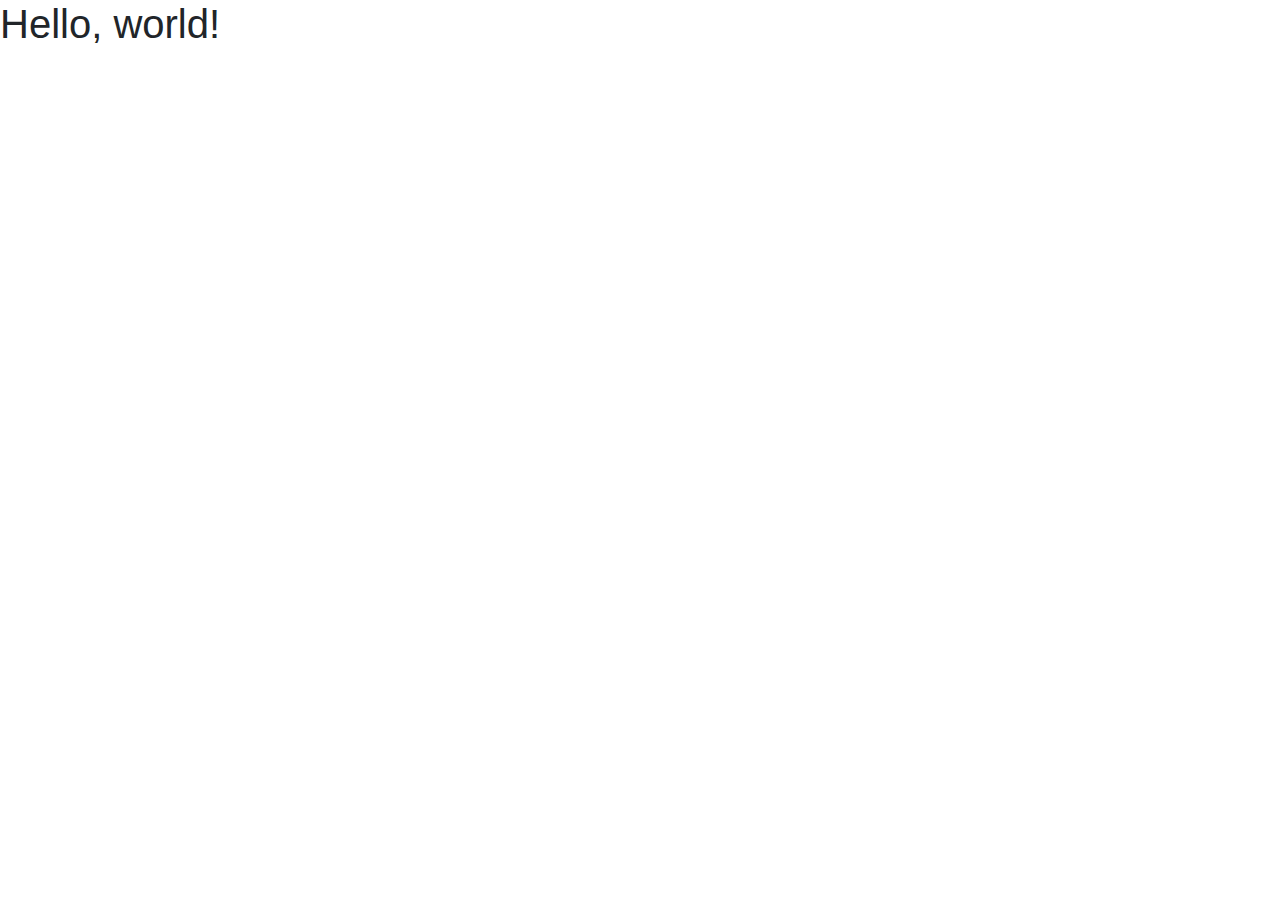
==== index.html @ b35ea115 "set up code" ====
<!doctype html>
<html lang="en">
  <head>
    <!-- Required meta tags -->
    <meta charset="utf-8">
    <meta name="viewport" content="width=device-width, initial-scale=1, shrink-to-fit=no">
    
    <!-- Google Fonts -->
    <link href="https://fonts.googleapis.com/css?family=Raleway|Roboto+Slab|Permanent+Marker&display=swap" rel="stylesheet">
    
    <!-- Font Awesome -->
    <link rel="stylesheet" href="https://use.fontawesome.com/releases/v5.6.3/css/all.css" integrity="sha384-UHRtZLI+pbxtHCWp1t77Bi1L4ZtiqrqD80Kn4Z8NTSRyMA2Fd33n5dQ8lWUE00s/" crossorigin="anonymous">

    <!-- Bootstrap CSS -->
    <link rel="stylesheet" href="https://stackpath.bootstrapcdn.com/bootstrap/4.4.1/css/bootstrap.min.css" integrity="sha384-Vkoo8x4CGsO3+Hhxv8T/Q5PaXtkKtu6ug5TOeNV6gBiFeWPGFN9MuhOf23Q9Ifjh" crossorigin="anonymous">

    <!-- My own CSS -->
    <link rel="stylesheet" href="styles.css">

    <title>Hello, world!</title>
  </head>
  <body>
    <h1>Hello, world!</h1>

    <!-- Optional JavaScript -->
    <!-- jQuery first, then Popper.js, then Bootstrap JS -->
    <script src="https://code.jquery.com/jquery-3.4.1.slim.min.js" integrity="sha384-J6qa4849blE2+poT4WnyKhv5vZF5SrPo0iEjwBvKU7imGFAV0wwj1yYfoRSJoZ+n" crossorigin="anonymous"></script>
    <script src="https://cdn.jsdelivr.net/npm/popper.js@1.16.0/dist/umd/popper.min.js" integrity="sha384-Q6E9RHvbIyZFJoft+2mJbHaEWldlvI9IOYy5n3zV9zzTtmI3UksdQRVvoxMfooAo" crossorigin="anonymous"></script>
    <script src="https://stackpath.bootstrapcdn.com/bootstrap/4.4.1/js/bootstrap.min.js" integrity="sha384-wfSDF2E50Y2D1uUdj0O3uMBJnjuUD4Ih7YwaYd1iqfktj0Uod8GCExl3Og8ifwB6" crossorigin="anonymous"></script>
  </body>
</html>
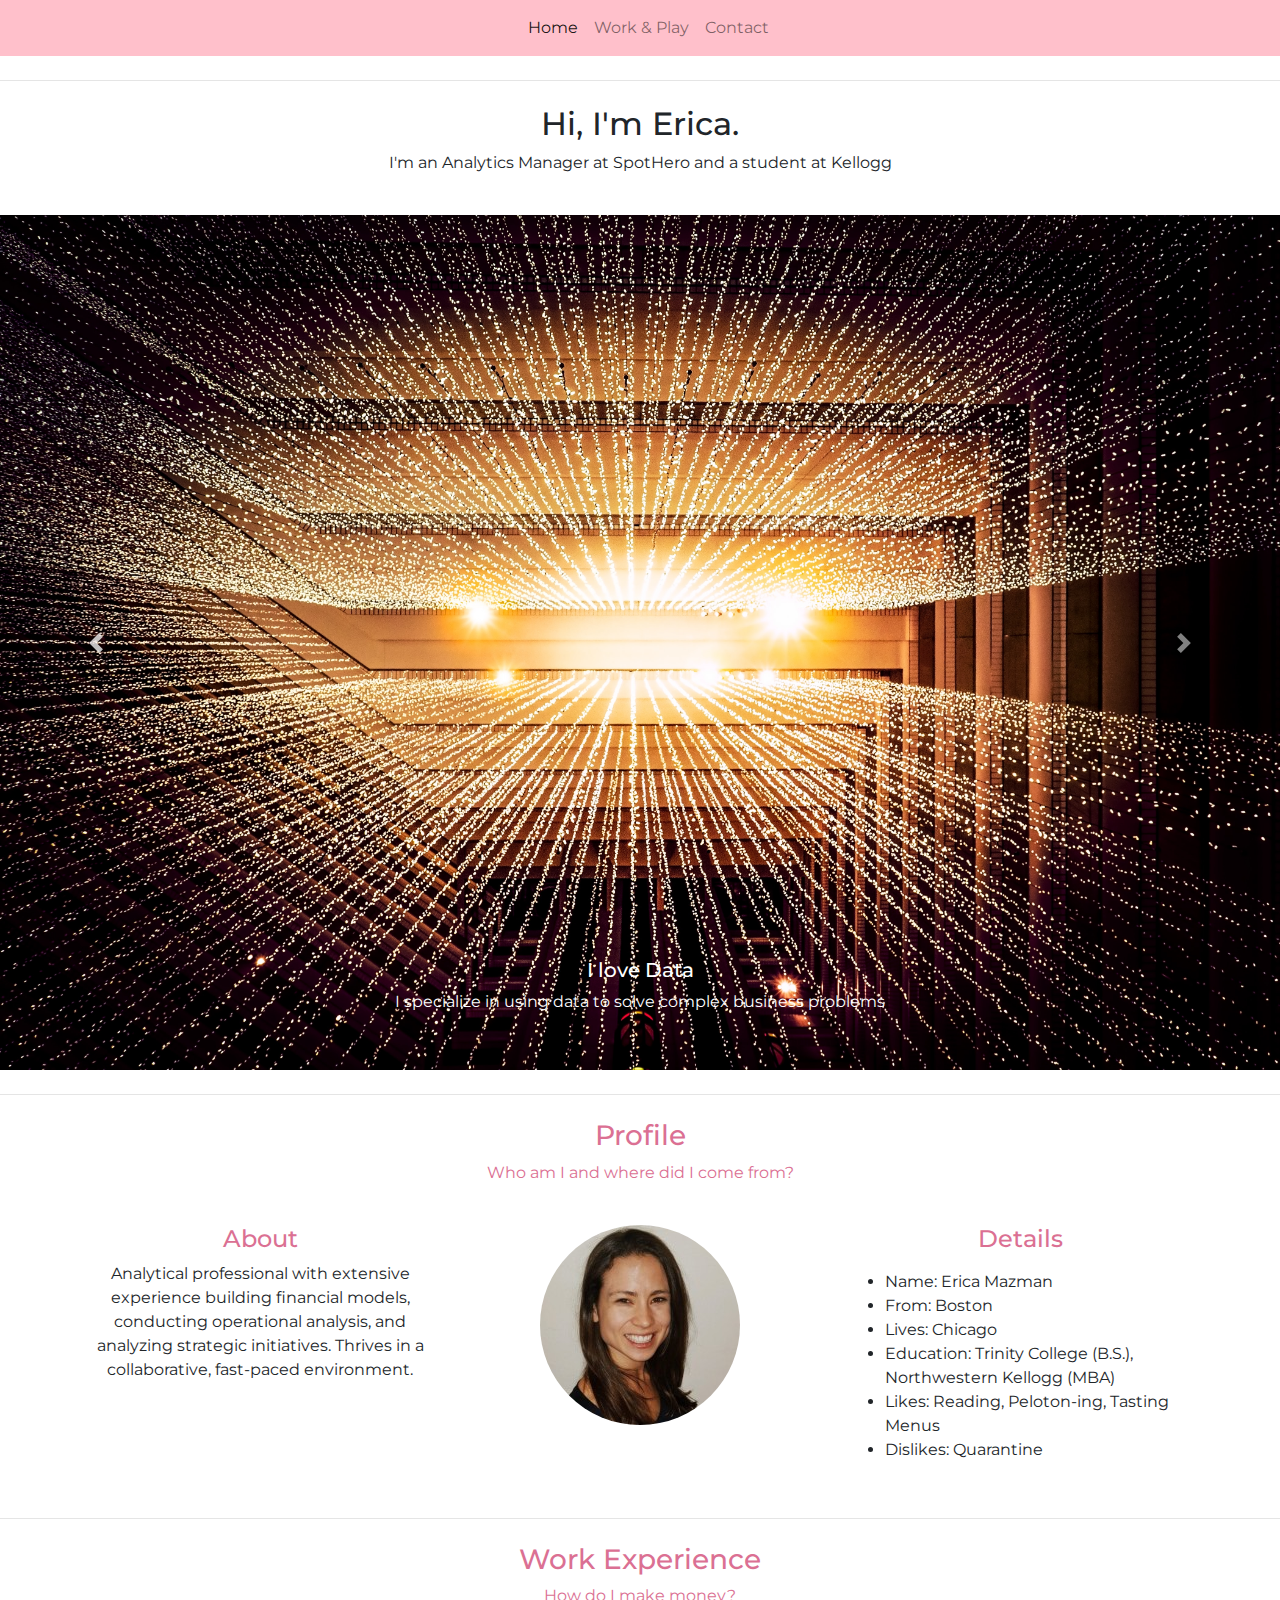
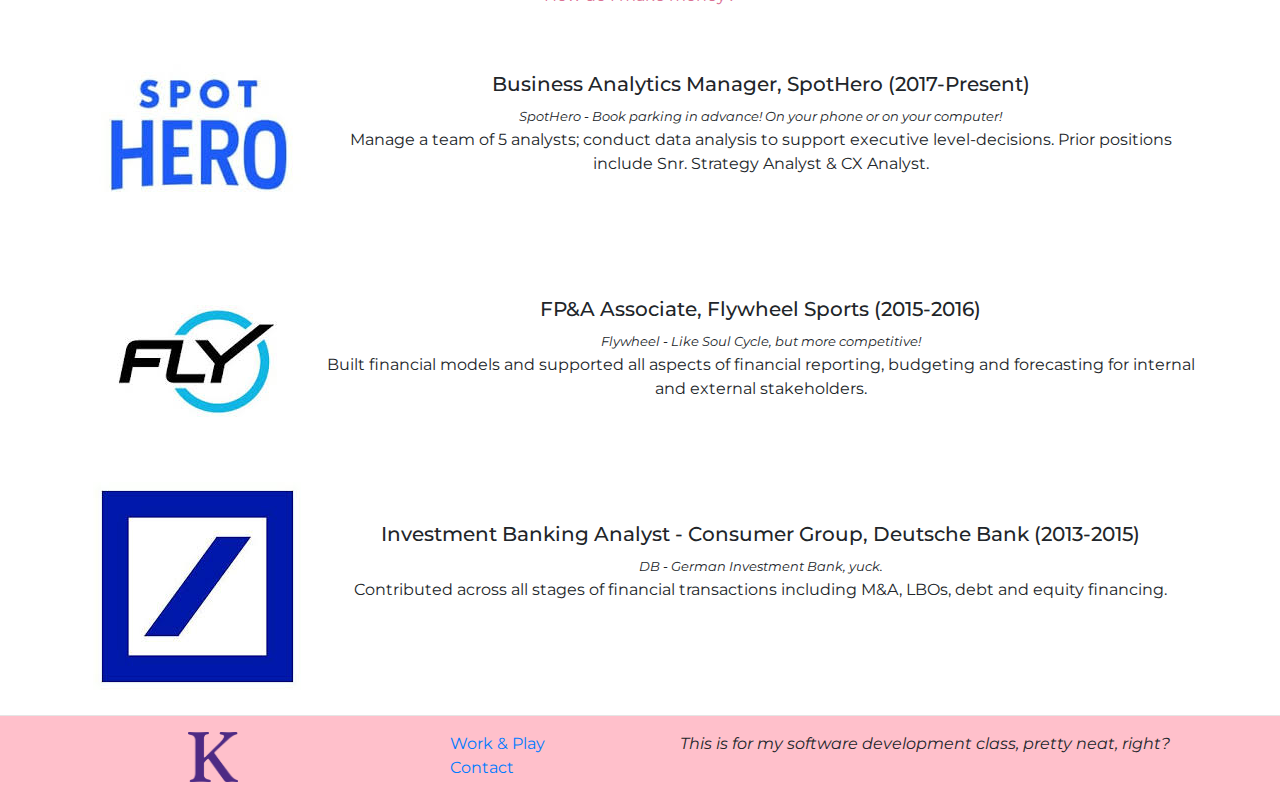
==== commit 638637b4: "finished the home page" ====
--- a/index.html
+++ b/index.html
@@ -6,7 +6,7 @@
     <meta name="viewport" content="width=device-width, initial-scale=1, shrink-to-fit=no">
     
     <!-- Google Fonts -->
-    <link href="https://fonts.googleapis.com/css?family=Raleway|Roboto+Slab|Permanent+Marker&display=swap" rel="stylesheet">
+    <link href="https://fonts.googleapis.com/css2?family=Delius+Swash+Caps|Londrina+Outline|Montserrat:wght@400;500&display=swap" rel="stylesheet">
     
     <!-- Font Awesome -->
     <link rel="stylesheet" href="https://use.fontawesome.com/releases/v5.6.3/css/all.css" integrity="sha384-UHRtZLI+pbxtHCWp1t77Bi1L4ZtiqrqD80Kn4Z8NTSRyMA2Fd33n5dQ8lWUE00s/" crossorigin="anonymous">
@@ -17,10 +17,184 @@
     <!-- My own CSS -->
     <link rel="stylesheet" href="styles.css">
 
-    <title>Hello, world!</title>
+    <title>Erica Mazman</title>
   </head>
   <body>
-    <h1>Hello, world!</h1>
+    <body>
+        <!-- Navbar -->
+        <!-- https://getbootstrap.com/docs/4.4/components/navbar -->
+        <!-- I'm using the "navbar-light" color scheme, and a custom background color, defined in my styles.css -->
+        <!-- Because the navbar has a "container" inside, it has gutters (spacing) on the left and right -->
+        <!-- https://getbootstrap.com/docs/4.4/components/navbar/#containers -->
+        <nav class="navbar navbar-expand-lg navbar-light">
+          <div class="container">
+            <a class="navbar-brand" href="#">
+            </a>
+            <button class="navbar-toggler" type="button" data-toggle="collapse" data-target="#navbarNavAltMarkup" aria-controls="navbarNavAltMarkup" aria-expanded="false" aria-label="Toggle navigation">
+              <span class="navbar-toggler-icon"></span>
+            </button>
+            <div class="collapse navbar-collapse" id="navbarNavAltMarkup">
+              <!-- The "ml-auto" means - set the left margin as high as you can, automatically -->
+              <!-- This causes the links to move to the right -->
+              <!-- https://getbootstrap.com/docs/4.4/utilities/flex/#auto-margins -->
+              <div class="navbar-nav ml-auto">
+                <a class="nav-item nav-link active" href="index.html">Home <span class="sr-only">(current)</span></a>
+                <a class="nav-item nav-link" href="page2.html">Work & Play</a>
+                <a class="nav-item nav-link" href="page3.html">Contact</a>
+              </div>
+              <div class="navbar-nav ml-auto">
+              </div>
+            </div>
+          </div>
+        </nav>
+    
+    <!-- Just a line, a "horizontal rule" with some space on the y-axis -->
+    <hr class="my-4">
+      <div class="row">
+        <div class="col text-center">
+          <h2>Hi, I'm Erica.</h2>
+          <p>I'm an Analytics Manager at SpotHero and a student at Kellogg</p>
+        </div>
+      </div>
+      <!-- The dreaded carousel -->
+      <div id="carouselExampleControls" class="carousel slide mt-4" data-ride="carousel">
+        <div class="carousel-inner">
+          <div class="carousel-item active">
+            <!-- The img-fluid class makes the image responsive -->
+            <img src="data.jpg" class="img-fluid" alt="Data">
+            <div class="carousel-caption d-none d-md-block">
+              <h5>I love Data</h5>
+              <p>I specialize in using data to solve complex business problems</p>
+            </div> 
+          </div>
+          <div class="carousel-item">
+            <img src="great.jpg" class="img-fluid" alt="Business">
+            <div class="carousel-caption d-none d-md-block">
+              <h5>Multidisciplinary</h5>
+              <p>I love tackling challenging problems and learning new skills along the way!</p>
+            </div> 
+          </div>
+        <div class="carousel-item">
+          <img src="collaboration.jpg" class="img-fluid" alt="Collaboration">
+          <div class="carousel-caption d-none d-md-block">
+            <h5>Interested?</h5>
+            <p>If you have an exciting project you'd like to collaborate on, please get in touch!</p>
+            <a class="btn btn-info btn-lg" href="page3.html" role="button">Contact</a>
+          </div> 
+        </div>
+      </div>
+        <a class="carousel-control-prev" href="#carouselExampleControls" role="button" data-slide="prev">
+          <span class="carousel-control-prev-icon" aria-hidden="true"></span>
+          <span class="sr-only">Previous</span>
+        </a>
+        <a class="carousel-control-prev" href="#carouselExampleControls" role="button" data-slide="prev">
+          <span class="carousel-control-prev-icon" aria-hidden="true"></span>
+          <span class="sr-only">Previous</span>
+        </a>
+        <a class="carousel-control-next" href="#carouselExampleControls" role="button" data-slide="next">
+          <span class="carousel-control-next-icon" aria-hidden="true"></span>
+          <span class="sr-only">Next</span>
+        </a>
+      </div>
+    
+    <!-- Just a line, a "horizontal rule" with some space on the y-axis -->
+    <hr class="my-4">
+
+    <div class="container">
+      <div class="row">
+        <div class="profile col text-center">
+          <h3>Profile</h3>
+          <p>Who am I and where did I come from?</p>
+        </div>
+      </div>
+
+      <div class="row mt-4">
+        <div class="about col-sm-4 text-center">
+          <h4>About</h4>
+          <p>Analytical professional with extensive experience building financial models, conducting operational analysis, and analyzing strategic initiatives. Thrives in a collaborative, fast-paced environment. </p>
+        </div>        
+        <div class="picture col-sm-4 text-center">
+          <img src="profilepic.jpg" class="img-fluid rounded-circle" alt="picture">
+          <div class="media-body">
+          </div>
+        </div>
+        <div class="details col-sm-4 text-center">
+          <h4>Details</h4>
+          <p>
+            <ul>
+              <li>Name: Erica Mazman</li>
+              <li>From: Boston</li>
+              <li>Lives: Chicago</li>
+              <li>Education: Trinity College (B.S.), Northwestern Kellogg (MBA)</li>
+              <li>Likes:  Reading, Peloton-ing, Tasting Menus</li>
+              <li>Dislikes: Quarantine</li>
+            </ul>
+          </p>
+        </div>
+      </div>
+    </div>
+
+    <!-- Just a line, a "horizontal rule" with some space on the y-axis -->
+    <hr class="my-4">
+
+    <div class="container">
+      <div class="row">
+        <div class="work col text-center">
+          <h3>Work Experience</h3>
+          <p>How do I make money?</p>
+        </div>
+      </div>
+        <!-- Media object/media list -->
+        <!-- https://getbootstrap.com/docs/4.4/components/media-object/#media-list -->
+        <ul class="list-unstyled">
+          <li class="media">
+            <img class="align-self-center mr-3" src="spothero.jpg" alt="spothero">
+            <div class="media-body">
+              <h5 class="mt-5">Business Analytics Manager, SpotHero (2017-Present)</h5>
+              <p1>SpotHero - Book parking in advance! On your phone or on your computer!</p1>
+              <p>Manage a team of 5 analysts; conduct data analysis to support executive level-decisions. Prior positions include Snr. Strategy Analyst & CX Analyst.</p>
+            </div>
+          </li>
+          <li class="media">
+            <img class="align-self-center mr-3" src="flywheel.jpg" alt="flywheel">
+            <div class="media-body">
+              <h5 class="mt-5">FP&A Associate, Flywheel Sports (2015-2016)</h5>
+              <p1>Flywheel - Like Soul Cycle, but more competitive!</p1>
+              <p>Built financial models and supported all aspects of financial reporting, budgeting and forecasting for internal and external stakeholders.</p>
+            </div>
+          </li>
+          <li class="media">
+            <img class="align-self-center mr-3" src="deutsche.jpg" alt="deutsche">
+            <div class="media-body">
+              <h5 class="mt-5">Investment Banking Analyst - Consumer Group, Deutsche Bank (2013-2015)</h5>
+              <p1>DB - German Investment Bank, yuck.</p1>
+              <p>Contributed across all stages of financial transactions including M&A, LBOs, debt and equity financing.</p>
+            </div>
+          </li>
+        </ul>
+      </div>
+    </div>
+
+    <!-- Footer, just another grid, with a class added for custom styling -->
+    <hr class="my-0">
+    <div class="footerdesign">
+    <div class="container footer">
+      <div class="row my-0">
+        <div class="col-sm-3">
+          <img src="K_RGB.png">
+        </div>
+        <div class="col-sm-3">
+          <ul class="list-unstyled mt-3">
+            <li><a href="page2.html">Work & Play</a></li>
+            <li><a href="page3.html">Contact</a></li>
+          </ul>
+        </div>
+        <div class="col-sm-6">
+          <p class="mt-3"><em>This is for my software development class, pretty neat, right?</em></p>
+        </div>
+      </div>
+    </div>
+  </div>
 
     <!-- Optional JavaScript -->
     <!-- jQuery first, then Popper.js, then Bootstrap JS -->
--- a/styles.css
+++ b/styles.css
@@ -0,0 +1,98 @@
+/* Typography */
+body {
+    /* Everything is Manrope */
+    font-family:'Delius Swash Caps', cursive;
+    font-family:'Londrina Outline', cursive;
+    font-family:'Montserrat', sans-serif;
+  }
+  
+  .navbar-brand {
+    font-family: 'Montserrat', sans-serif;
+    font-size: 30px;
+  }
+  .navbar-brand img {
+    width: 30px;
+    height: 30px;
+  }
+  .navbar-light .navbar-brand {
+    color:white;
+  }
+  
+  /* Navbar background color */
+  .navbar {
+    background-color:pink;
+  }
+
+  .carousel {
+    position: center;
+  }
+  
+  .carousel.pointer-event {
+    touch-action: pan-y;
+  }
+  
+  .carousel-inner {
+    position: relative;
+    width: 100%;
+    overflow: hidden;
+  }
+  
+  .carousel-item {
+    position: relative;
+    display: none;
+    float: left;
+    width: 100%;
+    margin-right: -100%;
+    backface-visibility: hidden;
+  }
+  
+  .carousel-item.active,
+  .carousel-item-next,
+  .carousel-item-prev {
+    display: block;
+  }
+  
+  .carousel-item-next:not(.carousel-item-left),
+  .active.carousel-item-right {
+    transform: translateX(100%);
+  }
+  
+  .carousel-item-prev:not(.carousel-item-right),
+  .active.carousel-item-left {
+    transform: translateX(-100%);
+  }
+  
+ .profile {
+   color: palevioletred;
+ }
+
+ h4 {
+  color: palevioletred;
+}
+ 
+ div { text-align: center; }
+ ul { display: inline-block; text-align: left; }
+
+ .work {
+  color: palevioletred;
+}
+
+p1{
+  font-family:'Montserrat', sans-serif;
+  font-style: italic;
+  font-size: smaller;
+}
+
+/* The footer */
+
+.footerdesign{
+  background-color:pink;
+  height: 5rem;
+}
+
+.footer img {
+  width: 50px;
+  align-content: center;
+  margin-top: 1rem;
+}
+
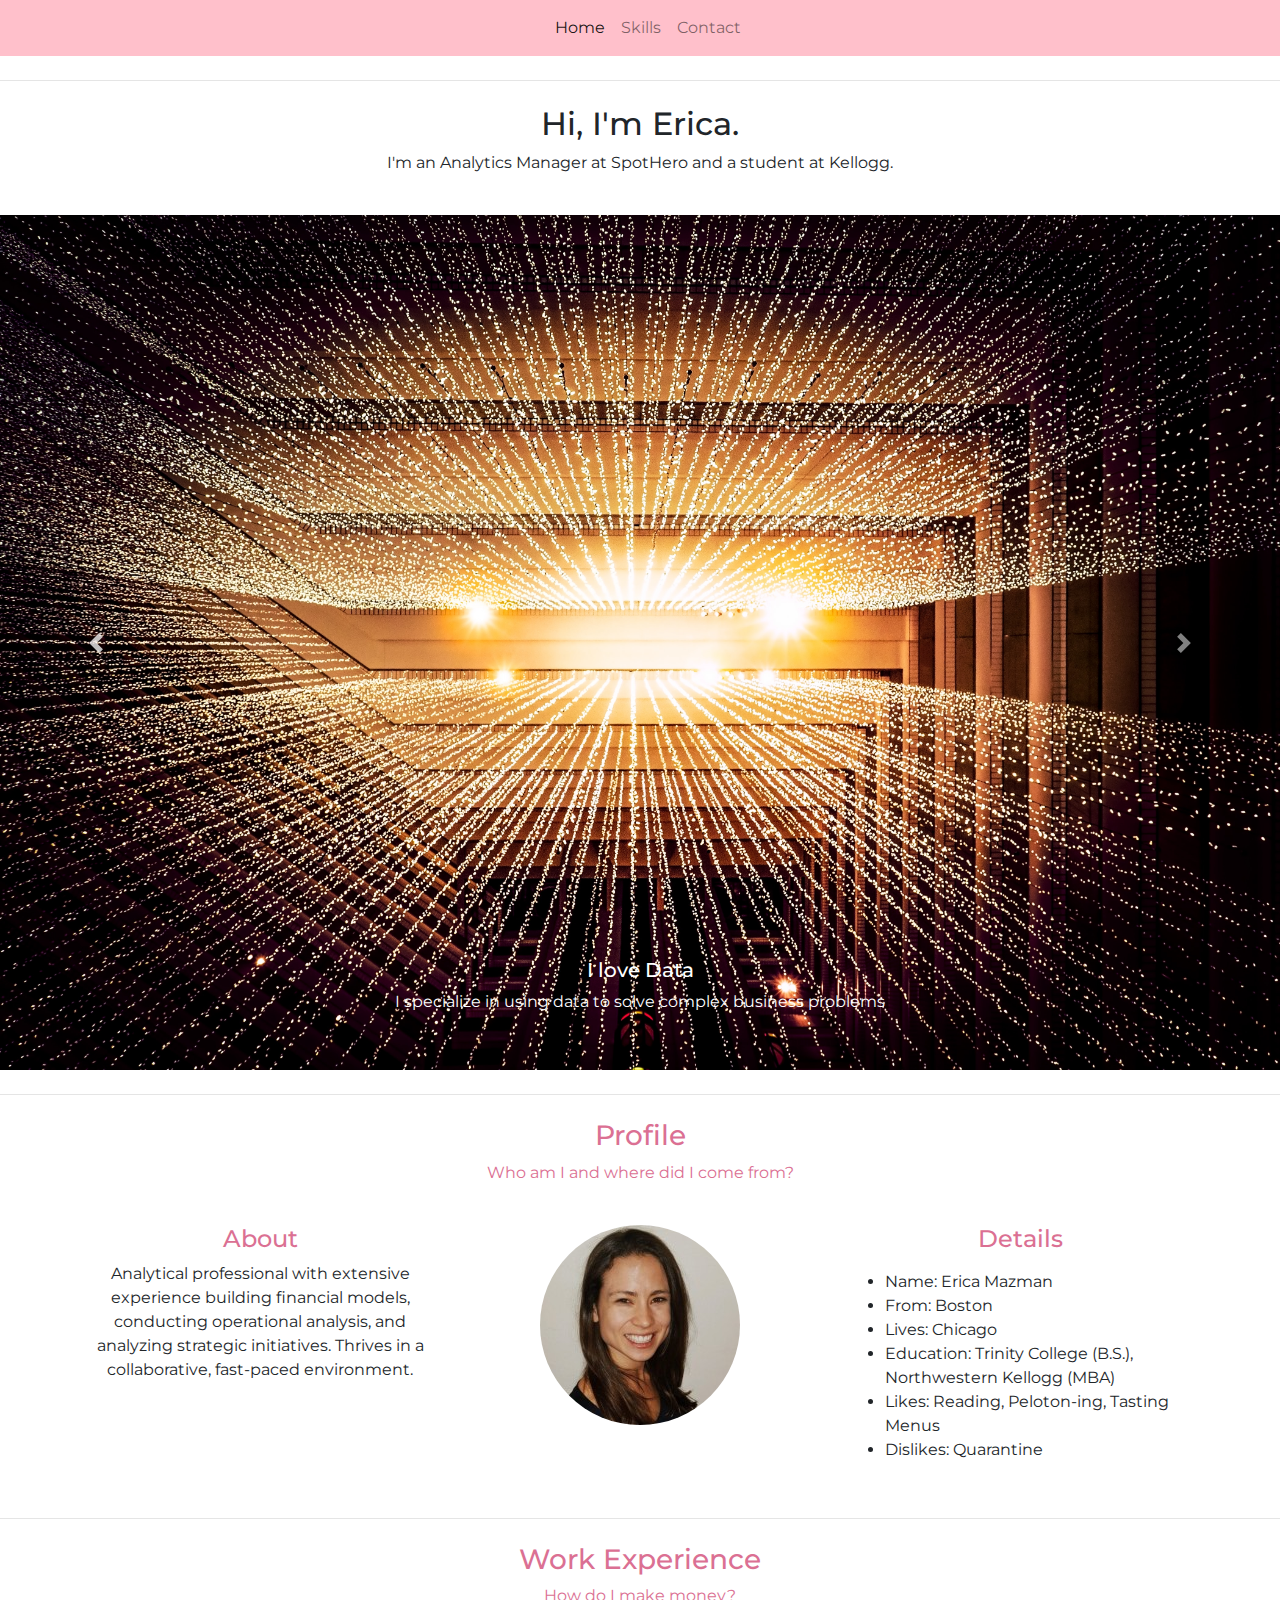
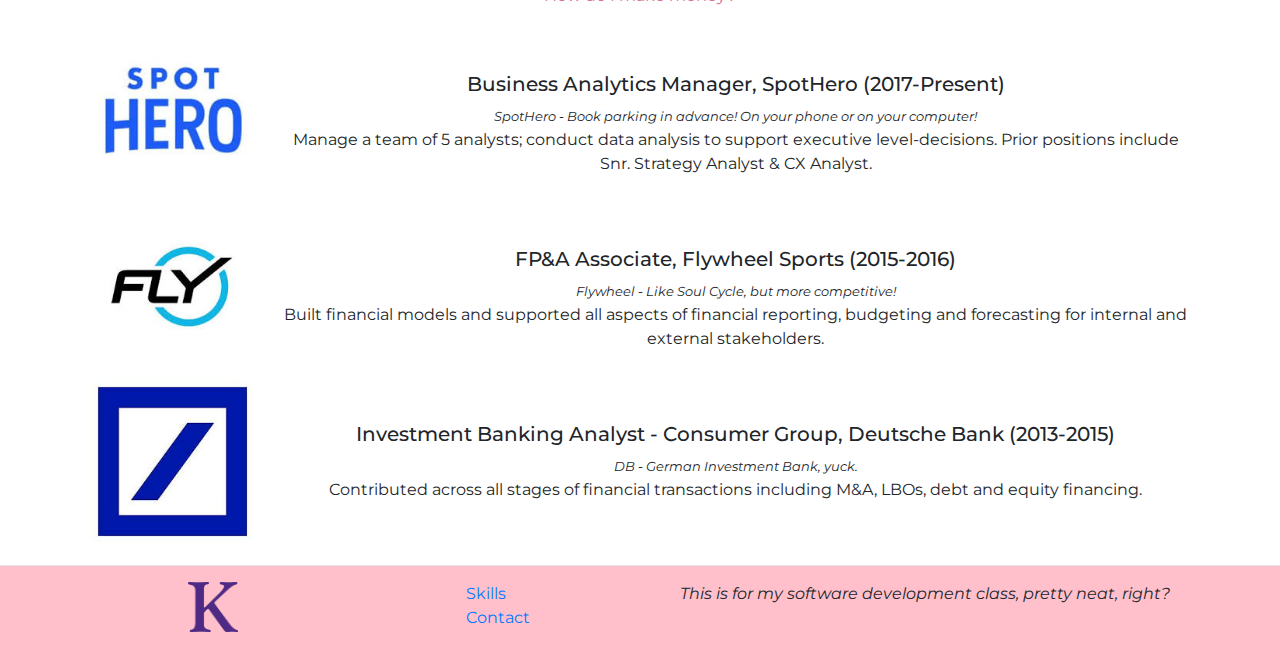
==== commit 67598123: "finished page 2" ====
--- a/index.html
+++ b/index.html
@@ -39,7 +39,7 @@
               <!-- https://getbootstrap.com/docs/4.4/utilities/flex/#auto-margins -->
               <div class="navbar-nav ml-auto">
                 <a class="nav-item nav-link active" href="index.html">Home <span class="sr-only">(current)</span></a>
-                <a class="nav-item nav-link" href="page2.html">Work & Play</a>
+                <a class="nav-item nav-link" href="page2.html">Skills</a>
                 <a class="nav-item nav-link" href="page3.html">Contact</a>
               </div>
               <div class="navbar-nav ml-auto">
@@ -53,7 +53,7 @@
       <div class="row">
         <div class="col text-center">
           <h2>Hi, I'm Erica.</h2>
-          <p>I'm an Analytics Manager at SpotHero and a student at Kellogg</p>
+          <p>I'm an Analytics Manager at SpotHero and a student at Kellogg.</p>
         </div>
       </div>
       <!-- The dreaded carousel -->
@@ -185,7 +185,7 @@
         </div>
         <div class="col-sm-3">
           <ul class="list-unstyled mt-3">
-            <li><a href="page2.html">Work & Play</a></li>
+            <li><a href="page2.html">Skills</a></li>
             <li><a href="page3.html">Contact</a></li>
           </ul>
         </div>
--- a/styles.css
+++ b/styles.css
@@ -83,6 +83,12 @@
   font-size: smaller;
 }
 
+.media img {
+  width: 175px;
+  height: 175px;
+}
+
+
 /* The footer */
 
 .footerdesign{
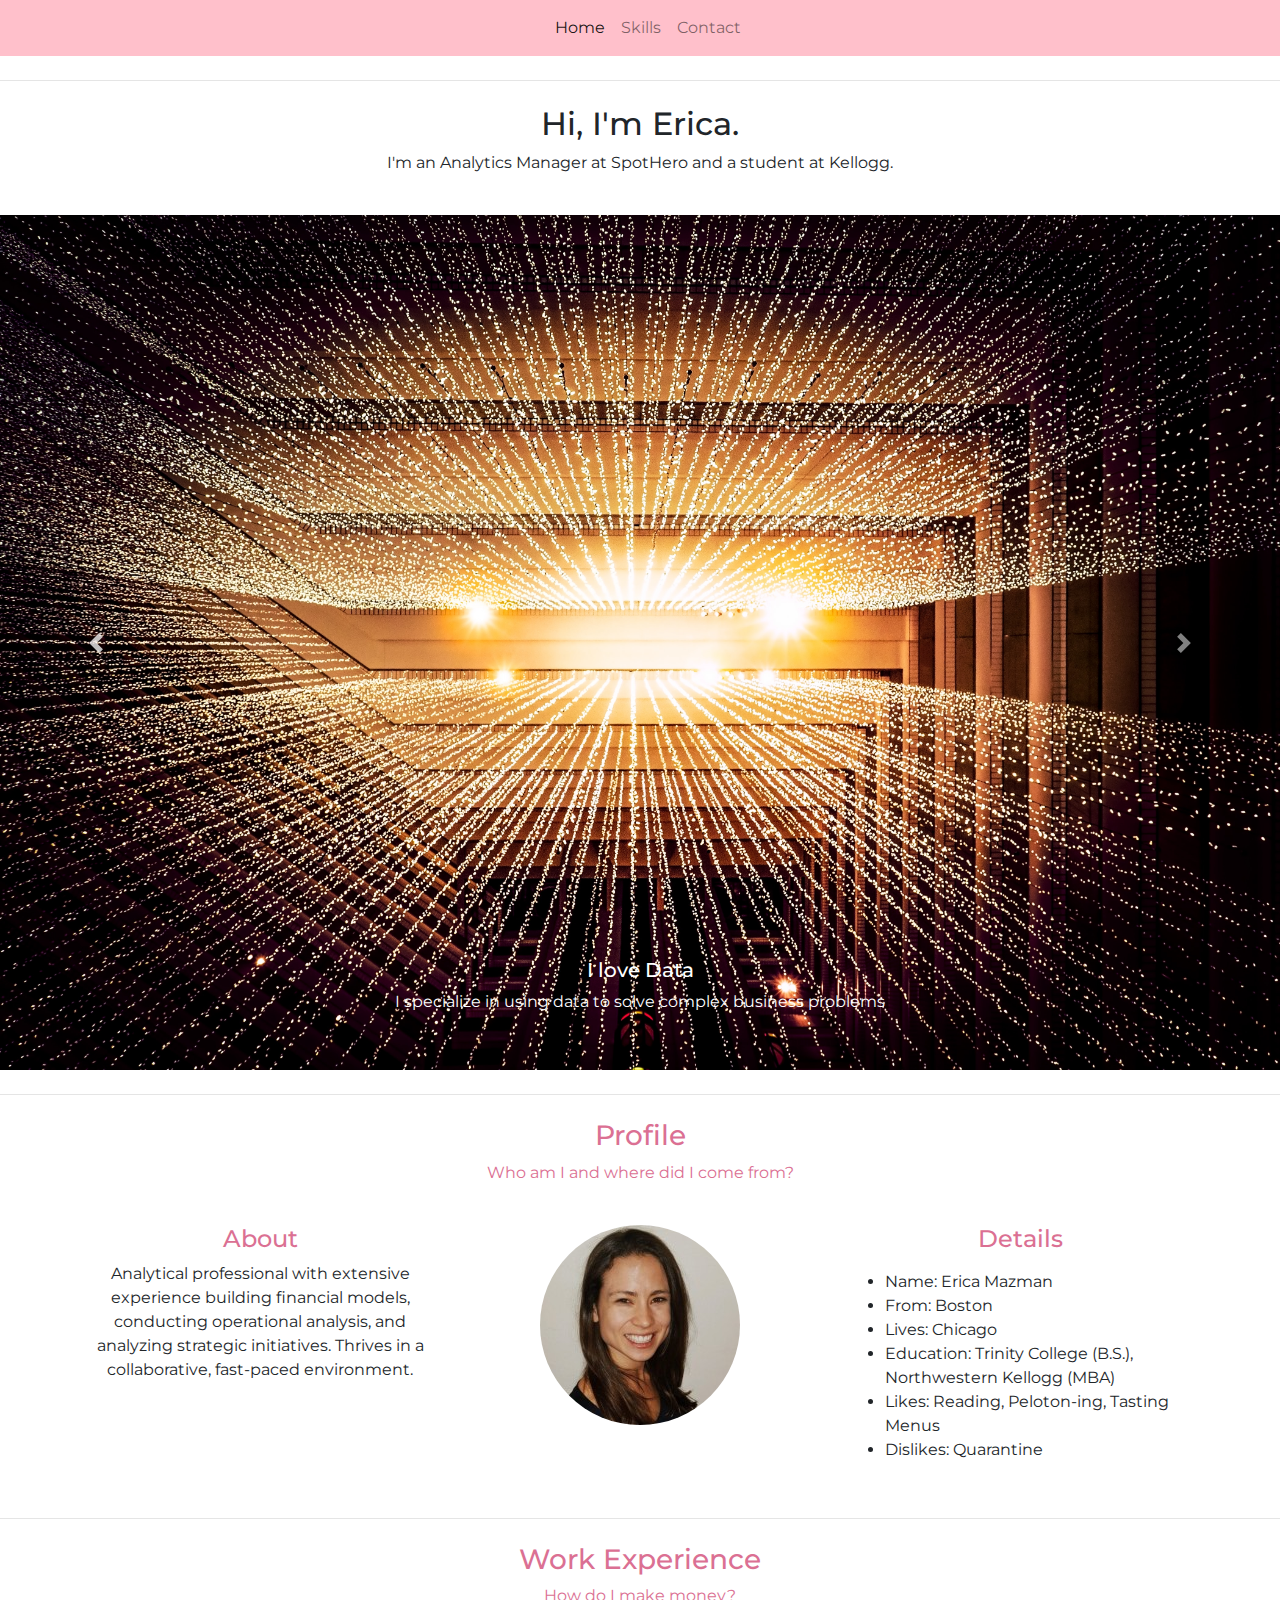
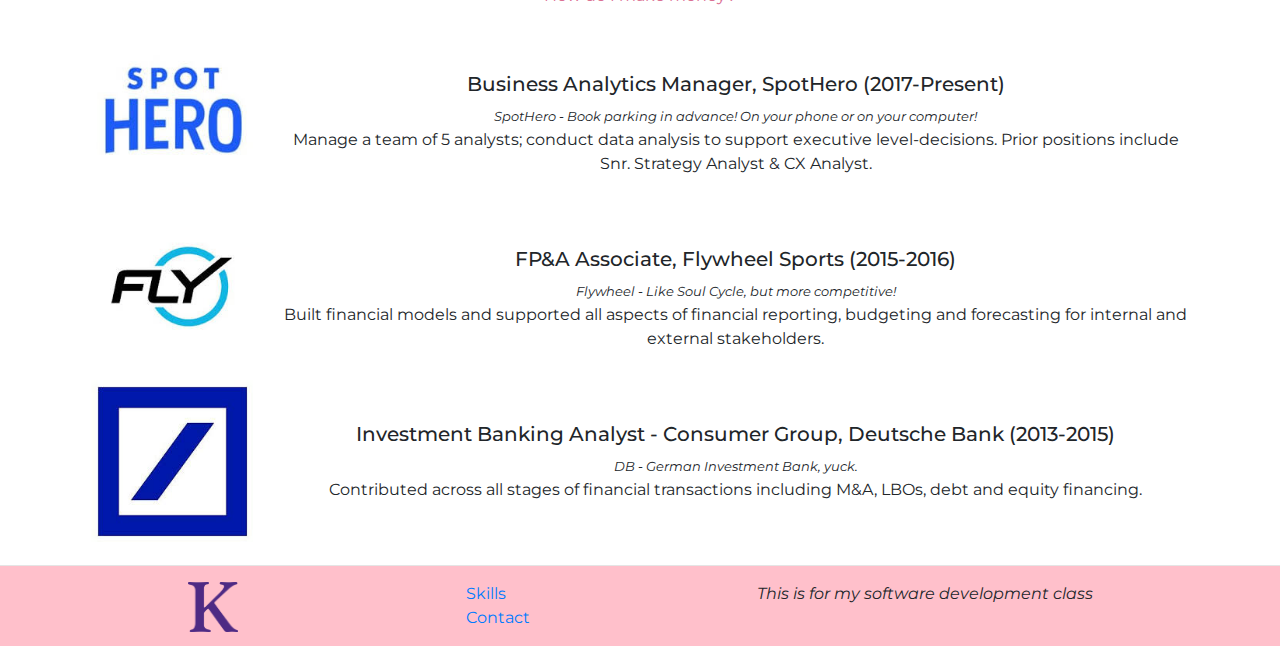
==== commit e1db44c2: "updated readme and added to the footer" ====
--- a/index.html
+++ b/index.html
@@ -190,7 +190,7 @@
           </ul>
         </div>
         <div class="col-sm-6">
-          <p class="mt-3"><em>This is for my software development class, pretty neat, right?</em></p>
+          <p class="mt-3"><em>This is for my software development class </em></p>
         </div>
       </div>
     </div>
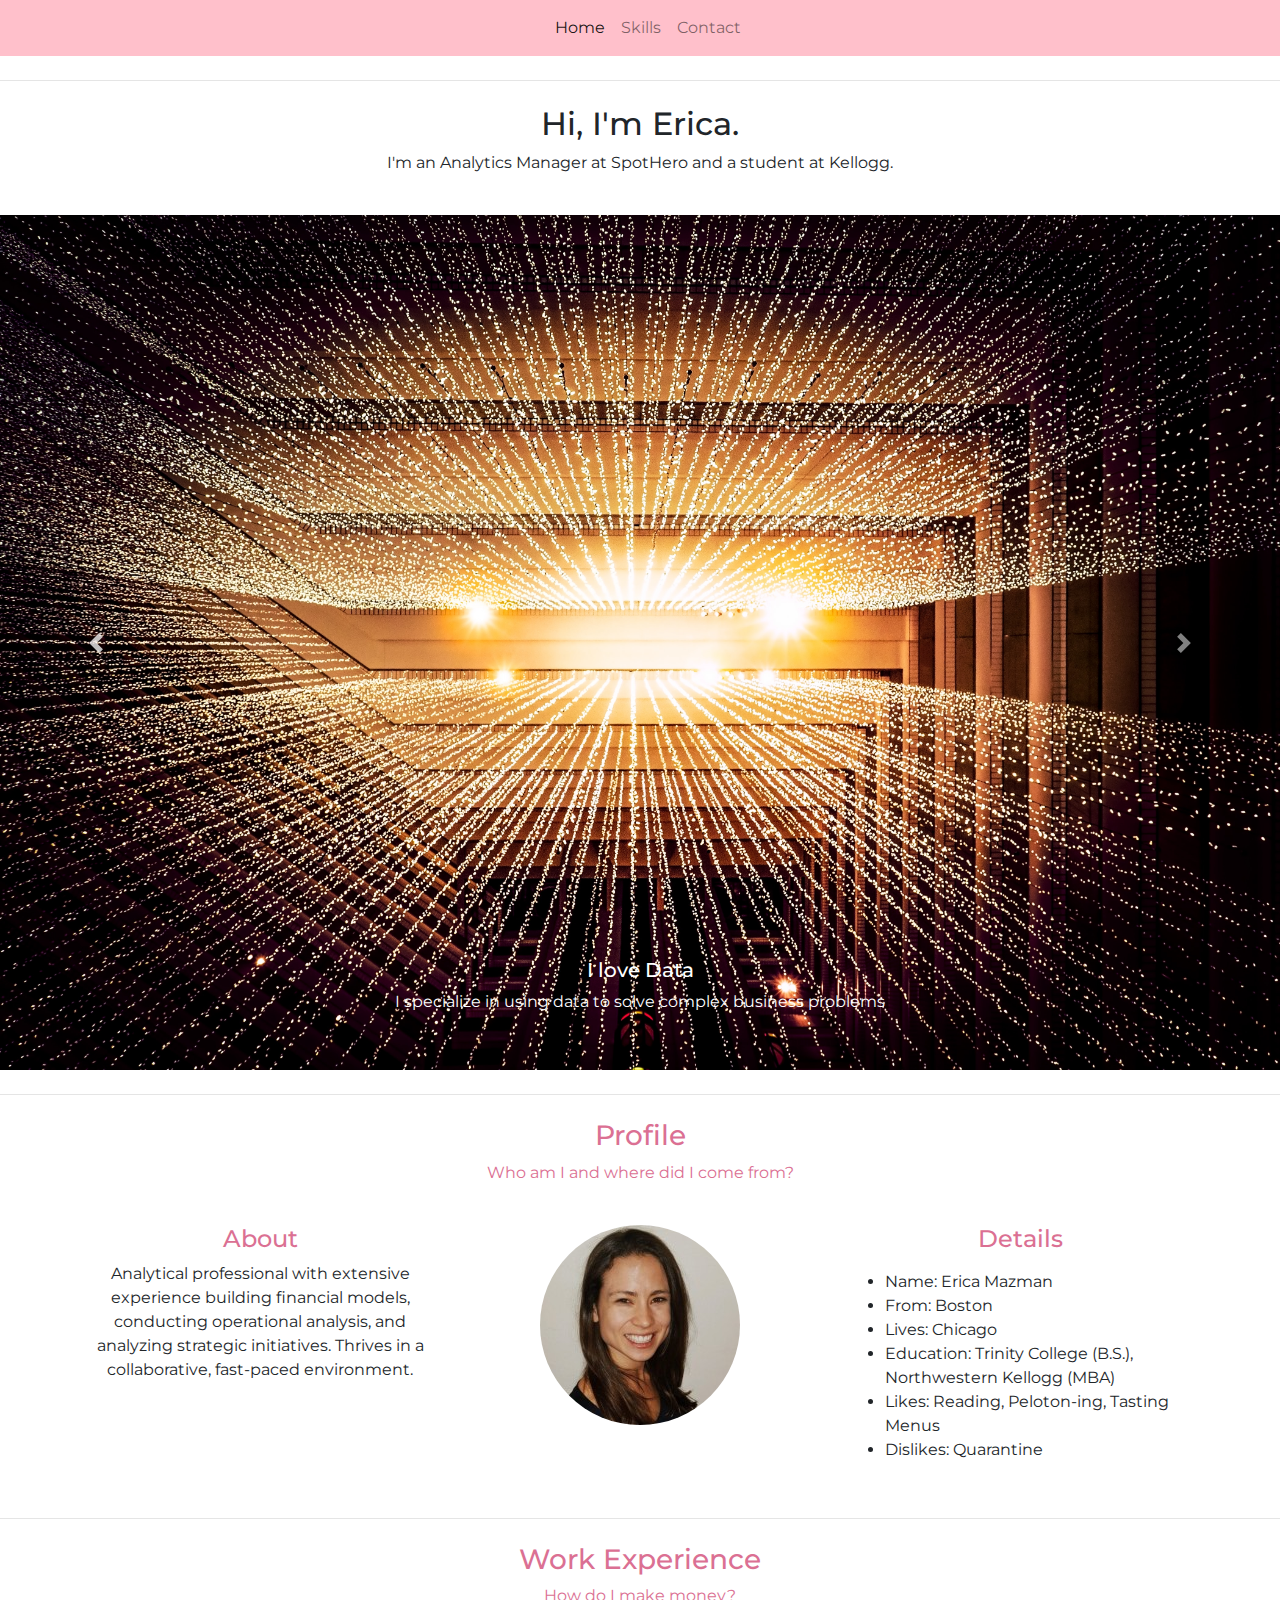
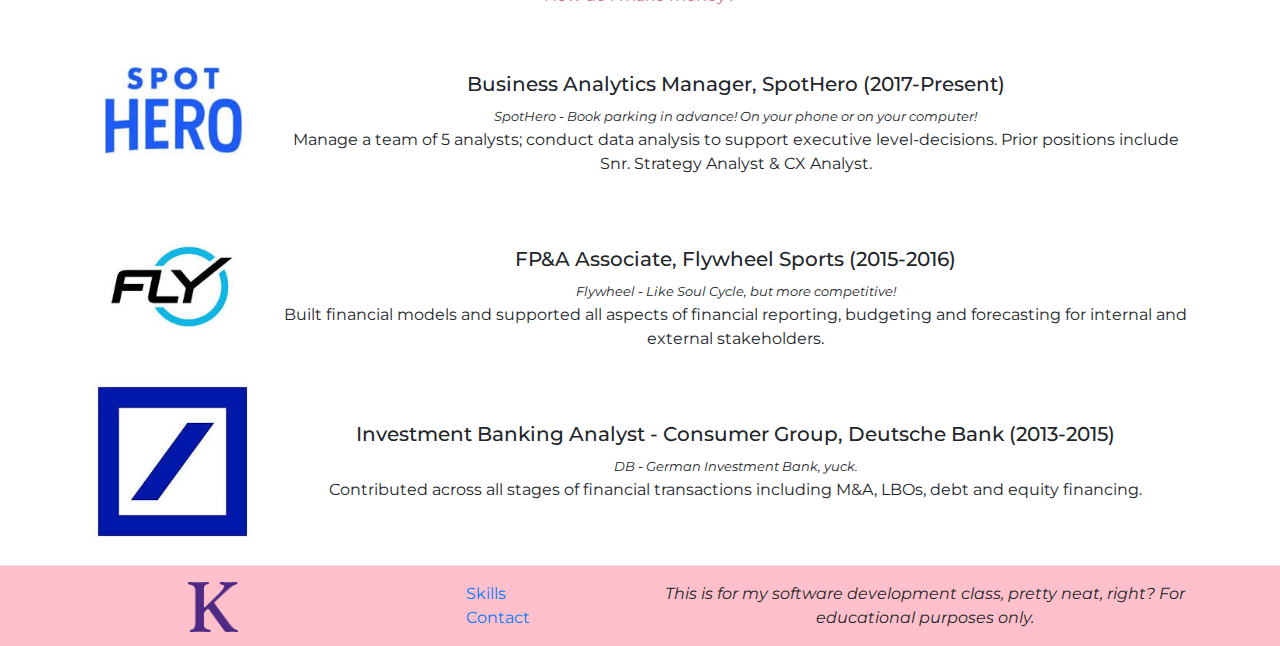
==== commit 0b7a0d05: "updated footer again" ====
--- a/index.html
+++ b/index.html
@@ -190,7 +190,7 @@
           </ul>
         </div>
         <div class="col-sm-6">
-          <p class="mt-3"><em>This is for my software development class </em></p>
+          <p class="mt-3"><em>This is for my software development class, pretty neat, right? For educational purposes only.</em></p>
         </div>
       </div>
     </div>
